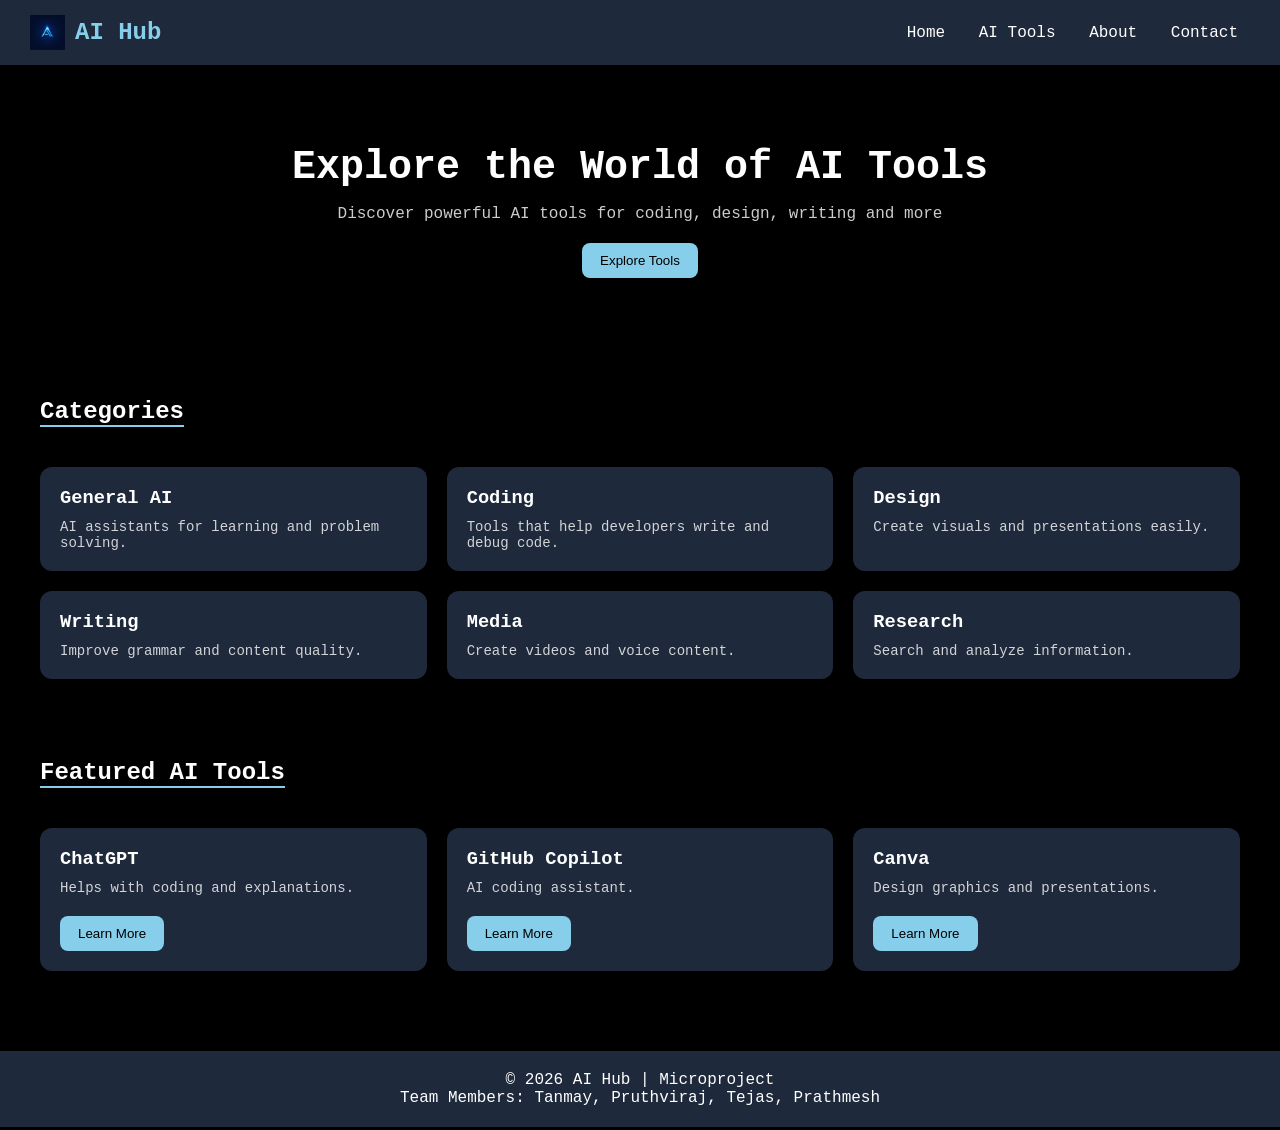
==== index.html @ eb70a9ac "Add files via upload" ====
<!DOCTYPE html>
<html>

<head>
    <title>AI Hub</title>
    <link rel="stylesheet" href="style.css">
</head>

<body>

<nav>
    <h1 class="logo">
        <img src="logo.png">
        AI Hub
    </h1>

    <div>
        <a href="index.html">Home</a>
        <a href="tools.html">AI Tools</a>
        <a href="about.html">About</a>
        <a href="contact.html">Contact</a>
    </div>
</nav>

<div class="hero fade-in">
    <h1>Explore the World of AI Tools</h1>
    <p>Discover powerful AI tools for coding, design, writing and more</p>

    <a href="tools.html">
        <button>Explore Tools</button>
    </a>
</div>

<div>
    <h2 style="margin-left:40px;">Categories</h2>

    <div class="grid">

        <div class="card">
            <h3>General AI</h3>
            <p>AI assistants for learning and problem solving.</p>
        </div>

        <div class="card">
            <h3>Coding</h3>
            <p>Tools that help developers write and debug code.</p>
        </div>

        <div class="card">
            <h3>Design</h3>
            <p>Create visuals and presentations easily.</p>
        </div>

        <div class="card">
            <h3>Writing</h3>
            <p>Improve grammar and content quality.</p>
        </div>

        <div class="card">
            <h3>Media</h3>
            <p>Create videos and voice content.</p>
        </div>

        <div class="card">
            <h3>Research</h3>
            <p>Search and analyze information.</p>
        </div>

    </div>
</div>

<div>
    <h2 style="margin-left:40px;">Featured AI Tools</h2>

    <div class="grid">

        <div class="card">
            <h3>ChatGPT</h3>
            <p>Helps with coding and explanations.</p>
            <a href="chatgpt.html"><button>Learn More</button></a>
        </div>

        <div class="card">
            <h3>GitHub Copilot</h3>
            <p>AI coding assistant.</p>
            <a href="copilot.html"><button>Learn More</button></a>
        </div>

        <div class="card">
            <h3>Canva</h3>
            <p>Design graphics and presentations.</p>
            <a href="canva.html"><button>Learn More</button></a>
        </div>

    </div>
</div>

<footer>
    <p>© 2026 AI Hub | Microproject</p>
    <p>Team Members: Tanmay, Pruthviraj, Tejas, Prathmesh</p>
</footer>

</body>
</html>
---- style.css ----
* {
  margin: 0;
  padding: 0;
  box-sizing: border-box;
}

body {
  font-family: Monaco, Consolas,  monospace;
  background: black;
  color: white;
}

nav {
  background: #1e293b;
  padding: 15px 30px;
  display: flex;
  justify-content: space-between;
  align-items: center;
}

.logo {
  display: flex;
  align-items: center;
  gap: 10px;
  color: skyblue;
}

.logo img {
  width: 35px;
  height: 35px;
}

nav a {
  color: white;
  margin: 0 12px;
  text-decoration: none;
}

nav a:hover {
  color: skyblue;
}

.hero {
  text-align: center;
  padding: 80px 20px;
}

.hero h1 {
  font-size: 40px;
  margin-bottom: 15px;
}

.hero p {
  opacity: 0.8;
}

button {
  margin-top: 20px;
  background: skyblue;
  color: black;
  padding: 10px 18px;
  border: none;
  border-radius: 8px;
  cursor: pointer;
}

button:hover {
  background: violet;
}

.grid {
  display: grid;
  grid-template-columns: 1fr 1fr 1fr;
  gap: 20px;
  padding: 40px;
}

.card {
  background: #1e293b;
  padding: 20px;
  border-radius: 12px;
}

.card:hover {
  box-shadow: 0 0 15px skyblue;
}

.card h3 {
  margin-bottom: 10px;
}

.card p {
  font-size: 14px;
  opacity: 0.8;
}

h2 {
  text-align: center;
  margin-top: 40px;
  border-bottom: 2px solid skyblue;
  display: inline-block;
}

footer {
  background: #1e293b;
  text-align: center;
  padding: 20px;
  margin-top: 40px;
}

.fade-in {
  opacity: 0;
  animation: fadeIn 1s forwards;
}

@keyframes fadeIn {
  from {opacity: 0;}
  to {opacity: 1;}
}
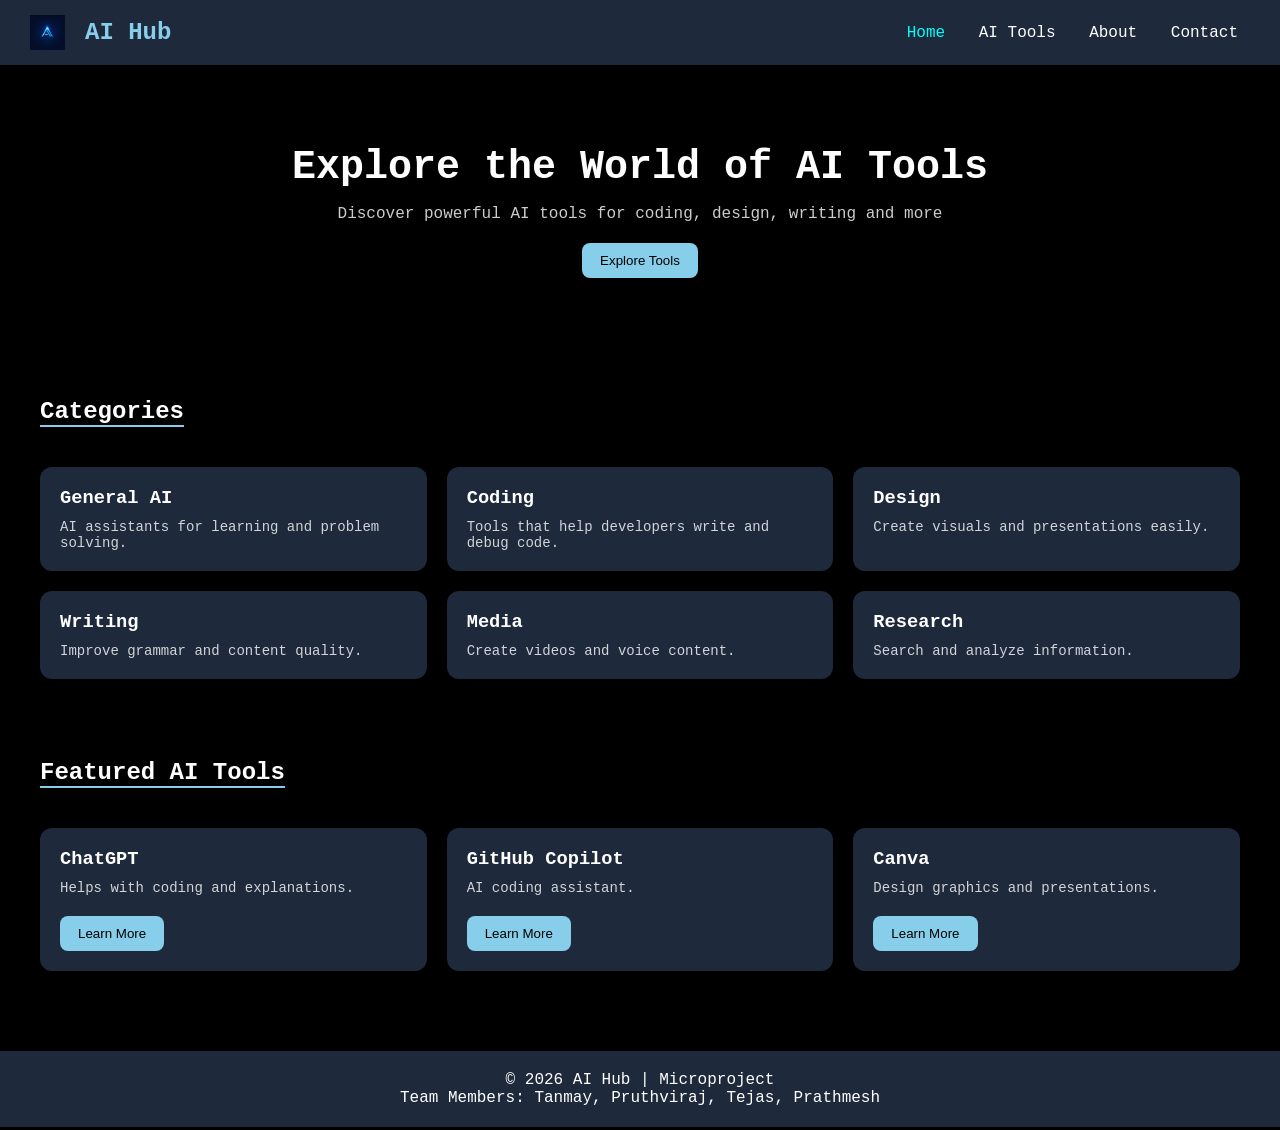
==== commit c54e8ec8: "Change Home link color to cyan" ====
--- a/index.html
+++ b/index.html
@@ -15,7 +15,7 @@
     </h1>
 
     <div>
-        <a href="index.html">Home</a>
+        <a href="index.html" style="color:cyan;">Home</a>
         <a href="tools.html">AI Tools</a>
         <a href="about.html">About</a>
         <a href="contact.html">Contact</a>
@@ -97,8 +97,8 @@
 
 <footer>
     <p>© 2026 AI Hub | Microproject</p>
-    <p>Team Members: Tanmay, Pruthviraj, Tejas, Prathmesh</p>
+    <p>Team Members: Tanmay, Pruthviraj, Tejas, Prathmesh </p>
 </footer>
 
 </body>
-</html>+</html>
--- a/style.css
+++ b/style.css
@@ -28,6 +28,7 @@
 .logo img {
   width: 35px;
   height: 35px;
+  margin-right: 10px;
 }
 
 nav a {
@@ -38,6 +39,7 @@
 
 nav a:hover {
   color: skyblue;
+  text-decoration: underline;
 }
 
 .hero {
@@ -116,4 +118,4 @@
 @keyframes fadeIn {
   from {opacity: 0;}
   to {opacity: 1;}
-}+}
